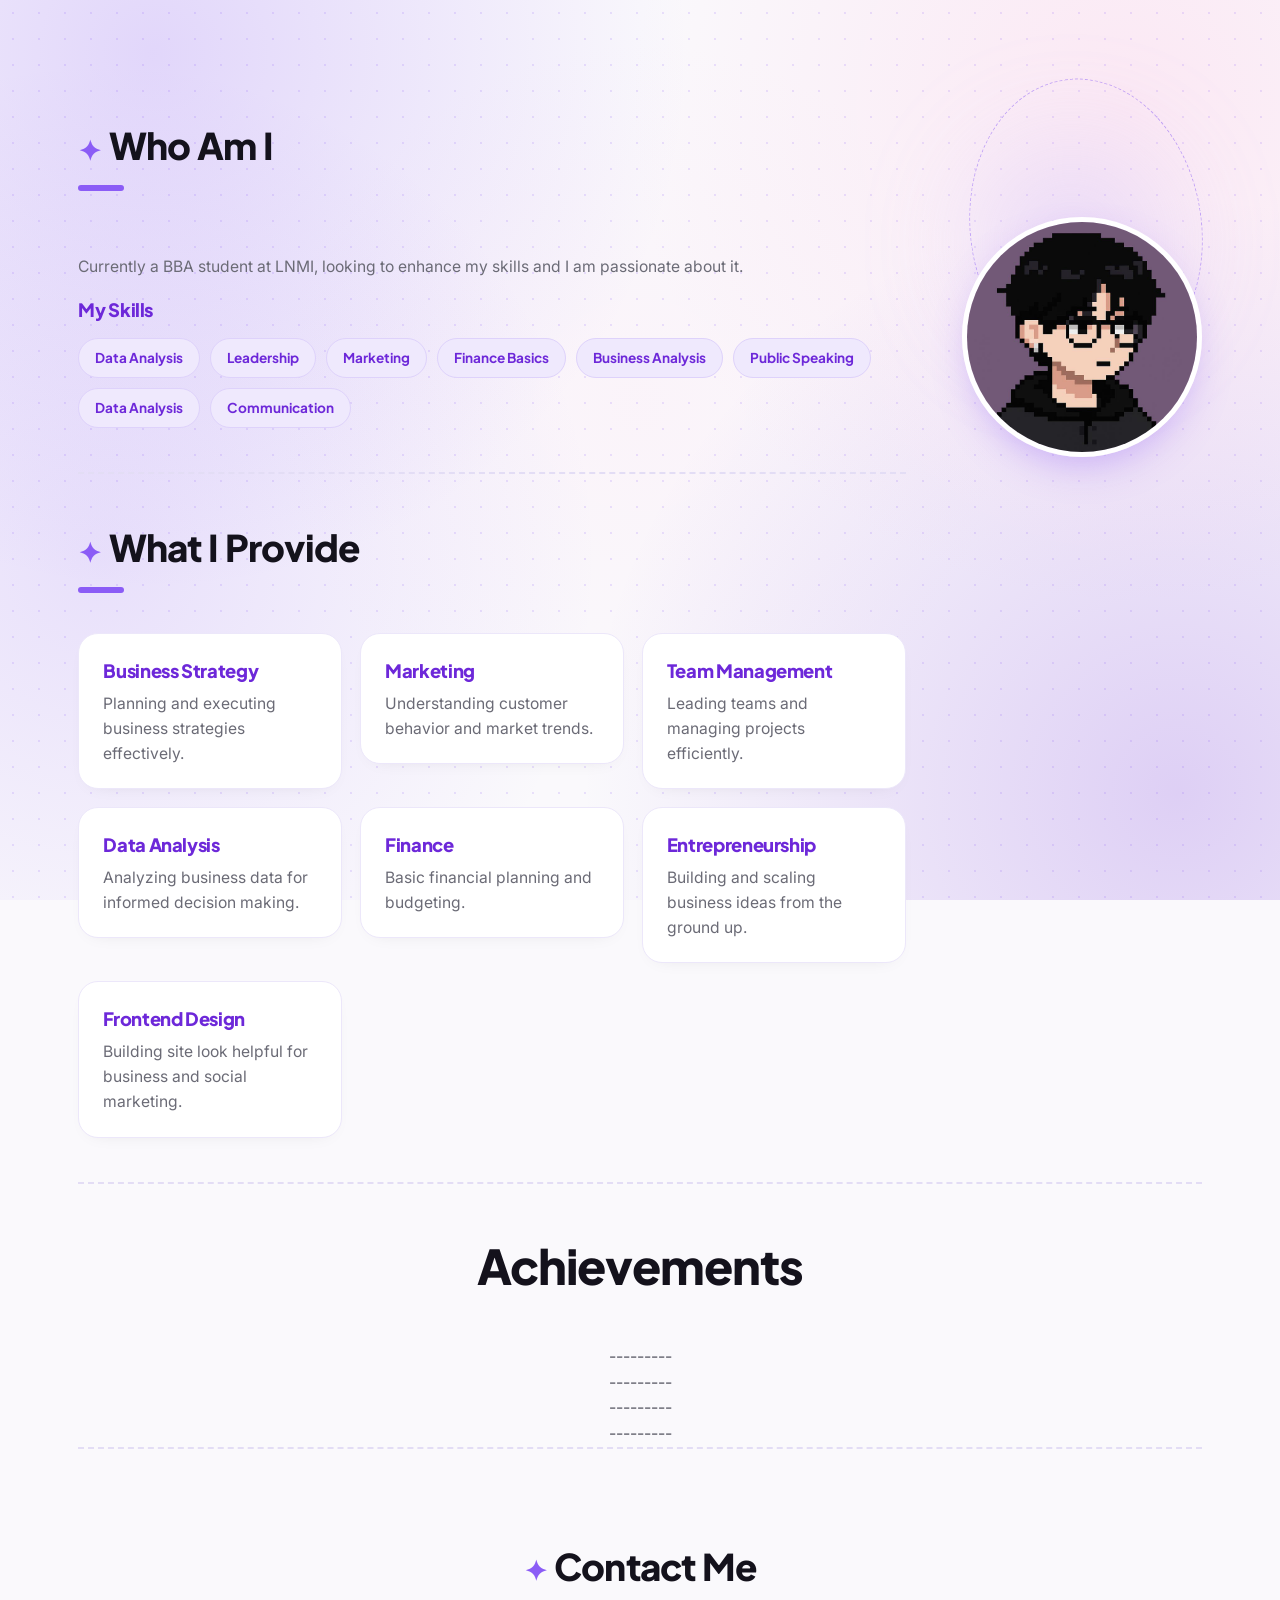
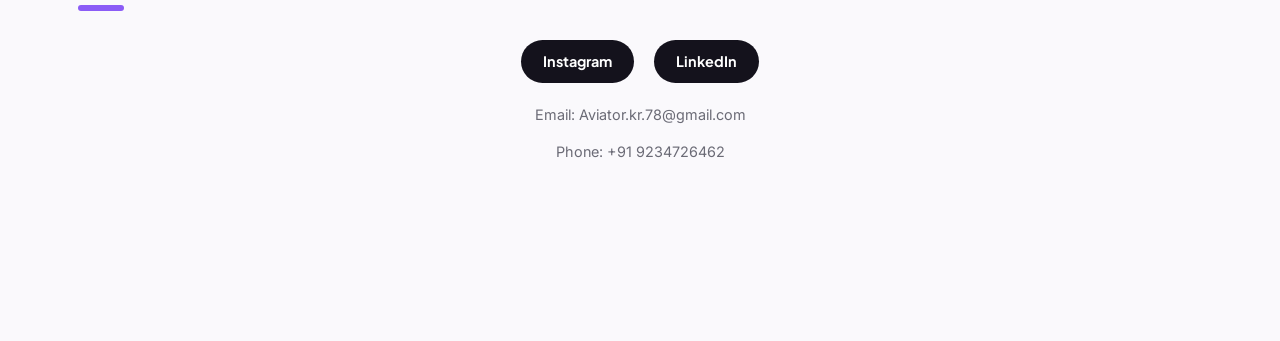
==== index.html @ ddaf2f34 "Rename personal portfolio.html to index.html" ====
<!DOCTYPE html>
<html lang="en">

<head>
  <meta charset="UTF-8">
  <meta name="viewport" content="width=device-width, initial-scale=1.0">
  <title>Karan Kumar | Portfolio</title>
  <link rel="stylesheet" href="STYLE.CSS">
</head>

<body>

  <!-- ABOUT SECTION -->
  <section>
    <h2>Who Am I</h2>
    <img src="Profile Pic.jpg" alt="Karan Kumar" height="240">
    <br>
    <p>
      Currently a BBA student at LNMI, looking to enhance my skills and I am passionate about it.
    </p>
    <h3>My Skills</h3>
    <ul>
      <li>Data Analysis</li>
      <li>Leadership</li>
      <li>Marketing</li>
      <li>Finance Basics</li>
      <li>Business Analysis</li>
      <li>Public Speaking</li>
      <li>Data Analysis</li>
      <li>Communication</li>
    </ul>
  </section>

  <hr>

  <!-- SERVICES SECTION -->
  <section>
    <h2>What I Provide</h2>

    <div>
      <h3>Business Strategy</h3>
      <p>Planning and executing business strategies effectively.</p>
    </div>

    <div>
      <h3>Marketing</h3>
      <p>Understanding customer behavior and market trends.</p>
    </div>

    <div>
      <h3>Team Management</h3>
      <p>Leading teams and managing projects efficiently.</p>
    </div>

    <div>
      <h3>Data Analysis</h3>
      <p>Analyzing business data for informed decision making.</p>
    </div>

    <div>
      <h3>Finance</h3>
      <p>Basic financial planning and budgeting.</p>
    </div>

    <div>
      <h3>Entrepreneurship</h3>
      <p>Building and scaling business ideas from the ground up.</p>
    </div>

    <div>
      <h3>Frontend Design</h3>
      <p>Building site look helpful for business and social marketing.</p>
    </div>
  </section>

  <hr>

  <!-- ACHIEVEMENTS SECTION -->
  <section>
    <h1>Achievements</h1>
    --------- <br>
    --------- <br>
    --------- <br>
    ---------
    <hr>
  </section>

  <!-- CONTACT SECTION -->
  <section>
    <h2>Contact Me</h2>
    <a href="https://www.instagram.com/qrtwyacb/" target="_blank">Instagram</a>
    <a href="#">LinkedIn</a>
    <br>
    <p>Email: Aviator.kr.78@gmail.com</p>
    <p>Phone: +91 9234726462</p>
  </section>

</body>
</html>
---- STYLE.CSS ----
/* =========================================================
   Karan Kumar — Portfolio
   Theme: "Nexora-inspired" — bold violet, chunky type, soft cards
   ========================================================= */

@import url('https://fonts.googleapis.com/css2?family=Plus+Jakarta+Sans:wght@500;700;800&family=Inter:wght@400;500&family=Baloo+2:wght@700&display=swap');

:root {
  --bg: #faf9fc;
  --violet: #8b5cf6;
  --violet-deep: #6d28d9;
  --violet-soft: #efe9fd;
  --ink: #14121c;
  --muted: #6b6b76;
  --white: #ffffff;
  --radius: 20px;
}

* { box-sizing: border-box; }

html {
  scroll-behavior: smooth;
}

body {
  color: var(--ink);
  font-family: 'Inter', system-ui, sans-serif;
  line-height: 1.6;
  max-width: min(1500px, 94vw);
  margin: 0 auto;
  padding: 56px 24px 100px;
  position: relative;

  background-color: var(--bg);
  background-image:
    radial-gradient(rgba(139, 92, 246, 0.16) 1px, transparent 1px),
    radial-gradient(circle at 12% 6%, rgba(139, 92, 246, 0.22), transparent 38%),
    radial-gradient(circle at 88% 12%, rgba(255, 170, 214, 0.22), transparent 36%),
    radial-gradient(circle at 8% 62%, rgba(139, 92, 246, 0.16), transparent 38%),
    radial-gradient(circle at 92% 88%, rgba(109, 40, 217, 0.20), transparent 42%),
    radial-gradient(circle at 50% 45%, rgba(255, 210, 235, 0.14), transparent 45%);
  background-size:
    26px 26px,
    auto, auto, auto, auto, auto;
  background-position:
    0 0,
    0 0, 0 0, 0 0, 0 0, 0 0;
  background-repeat: repeat, no-repeat, no-repeat, no-repeat, no-repeat, no-repeat;
  background-attachment: fixed;
}

/* ---------- Typography ---------- */

h1, h2, h3 {
  font-family: 'Plus Jakarta Sans', sans-serif;
  font-weight: 800;
  letter-spacing: -0.02em;
  color: var(--ink);
  margin-top: 0;
}

h2 {
  font-size: 2rem;
  margin-bottom: 0.6em;
}
h2::after {
  content: "";
  display: block;
  width: 46px;
  height: 6px;
  background: var(--violet);
  border-radius: 999px;
  margin-top: 10px;
}

h3 { font-size: 1.15rem; color: var(--violet-deep); margin-bottom: 0.3em; }

h1 {
  font-size: 2.6rem;
  text-align: center;
}

p { color: var(--muted); font-size: 0.98rem; }

/* ---------- Nav ---------- */

header {
  position: sticky;
  top: 0;
  z-index: 50;
  display: flex;
  align-items: center;
  justify-content: space-between;
  flex-wrap: wrap;
  gap: 12px;
  width: 100vw;
  margin-top: -56px;
  margin-left: calc(50% - 50vw);
  margin-right: calc(50% - 50vw);
  margin-bottom: 20px;
  padding: 16px calc((100vw - min(1500px, 94vw)) / 2 + 24px);
  background: rgba(250, 249, 252, 0.75);
  backdrop-filter: blur(14px);
  -webkit-backdrop-filter: blur(14px);
  border-bottom: 1px solid rgba(139, 92, 246, 0.15);
}

.brand {
  display: flex;
  align-items: center;
  gap: 10px;
  font-family: 'Baloo 2', sans-serif;
  font-weight: 700;
  font-size: 1.25rem;
  letter-spacing: -0.01em;
  color: var(--ink) !important;
  text-decoration: none !important;
  border-bottom: none !important;
}
.brand:hover { transform: none !important; color: var(--violet-deep) !important; }

.brand-mark {
  flex-shrink: 0;
  width: 36px;
  height: 36px;
  border-radius: 11px;
  display: flex;
  align-items: center;
  justify-content: center;
  background: linear-gradient(135deg, var(--violet), var(--violet-deep));
  color: var(--white);
  font-family: 'Plus Jakarta Sans', sans-serif;
  font-weight: 800;
  font-size: 0.78rem;
  letter-spacing: 0.02em;
  box-shadow: 0 6px 14px -6px rgba(109, 40, 217, 0.6);
}

nav {
  display: flex;
  flex-wrap: wrap;
  gap: 4px;
}
nav a {
  font-family: 'Plus Jakarta Sans', sans-serif;
  font-weight: 700;
  font-size: 0.85rem;
  color: var(--ink);
  text-decoration: none;
  border: none;
  padding: 8px 14px;
  border-radius: 999px;
  transition: background 0.18s ease, color 0.18s ease, transform 0.18s ease;
}
nav a:last-child {
  background: var(--ink);
  color: var(--white);
}
nav a:hover {
  background: var(--violet-soft);
  color: var(--violet-deep);
  transform: translateY(-2px) scale(1.05);
}
nav a:last-child:hover {
  background: var(--violet);
  color: var(--white);
}

/* land below the sticky nav, not flush under it */
section { scroll-margin-top: 90px; }

/* ---------- Layout ---------- */

section { padding: 44px 0; }

hr {
  border: none;
  border-top: 2px dashed #e3ddf5;
  margin: 0;
}

/* ---------- About section — decorative backdrop ---------- */

section:first-of-type {
  position: relative;
  overflow: visible;
  isolation: isolate;
}

/* dashed orbit ring behind the photo */
section:first-of-type::before {
  content: "";
  position: absolute;
  z-index: -1;
  width: 230px;
  height: 300px;
  top: 6px;
  left: 50%;
  transform: translateX(-50%) rotate(-8deg);
  border: 1.5px dashed rgba(139, 92, 246, 0.5);
  border-radius: 50%;
}

/* soft glow behind the photo */
section:first-of-type::after {
  content: "";
  position: absolute;
  z-index: -1;
  width: 260px;
  height: 260px;
  top: 40px;
  left: 50%;
  transform: translateX(-50%);
  background: radial-gradient(circle, #c9b8fb, transparent 70%);
  filter: blur(55px);
  opacity: 0.55;
}

/* sparkle accent next to the heading */
h2::before {
  content: "\2726";
  display: inline-block;
  color: var(--violet);
  font-size: 0.75em;
  margin-right: 8px;
  vertical-align: middle;
}

/* ---------- Photo (about) ---------- */

img {
  display: block;
  margin: 18px auto;
  border-radius: 50%;
  border: 5px solid var(--white);
  box-shadow: 0 16px 40px -12px rgba(139, 92, 246, 0.45);
  transition: transform 0.25s ease, box-shadow 0.25s ease;
  position: relative;
}
img:hover {
  transform: scale(1.05) rotate(-2deg);
  box-shadow: 0 20px 48px -10px rgba(139, 92, 246, 0.6);
}

/* ---------- Skills — pill tags ---------- */

ul {
  list-style: none;
  display: flex;
  flex-wrap: wrap;
  gap: 10px;
  padding: 0;
  margin: 14px 0 0;
}
li {
  font-family: 'Plus Jakarta Sans', sans-serif;
  font-weight: 700;
  font-size: 0.85rem;
  color: var(--violet-deep);
  background: var(--violet-soft);
  border: 1px solid #ded2fb;
  border-radius: 999px;
  padding: 8px 16px;
  transition: transform 0.18s ease, background 0.18s ease, color 0.18s ease;
  cursor: pointer;
}
li:hover {
  background: var(--violet);
  color: var(--white);
  transform: translateY(-3px);
}

/* ---------- Services — soft cards ---------- */

section div {
  background: var(--white);
  border: 1px solid #ece7fa;
  border-radius: var(--radius);
  padding: 22px 24px;
  margin-bottom: 16px;
  box-shadow: 0 6px 20px -14px rgba(20, 18, 28, 0.15);
  transition: transform 0.2s ease, box-shadow 0.2s ease, background 0.2s ease;
}
section div:hover {
  transform: translateY(-6px);
  background: var(--violet-soft);
  box-shadow: 0 20px 36px -18px rgba(139, 92, 246, 0.5);
}
section div p { margin: 0; }

/* ---------- Achievements ---------- */

section:has(h1) {
  text-align: center;
  color: var(--muted);
  font-weight: 500;
}

/* ---------- Contact — pill buttons ---------- */

section:last-of-type {
  text-align: center;
}
section:last-of-type a {
  display: inline-block;
  font-family: 'Plus Jakarta Sans', sans-serif;
  font-weight: 700;
  font-size: 0.9rem;
  color: var(--white);
  background: var(--ink);
  text-decoration: none;
  border-radius: 999px;
  padding: 10px 22px;
  margin: 6px 8px;
  transition: transform 0.18s ease, background 0.18s ease;
}
section:last-of-type a:hover {
  background: var(--violet);
  transform: translateY(-3px) scale(1.04);
}
section:last-of-type p {
  font-size: 0.9rem;
  margin-top: 14px;
}

/* ---------- Responsive ---------- */

/* Small phones — tighten what the base (mobile-first) styles already set */
@media (max-width: 480px) {
  body { padding: 36px 16px 72px; }
  header { margin-top: -36px; }
  nav { gap: 2px; }
  nav a { padding: 6px 10px; font-size: 0.78rem; }
  h1 { font-size: 2rem; }
  h2 { font-size: 1.6rem; }
  section:first-of-type::before { width: 190px; height: 250px; }
  section:first-of-type::after { width: 210px; height: 210px; }
}

/* Tablets and up — give the layout room to breathe */
@media (min-width: 700px) {
  body {
    padding: 72px 40px 120px;
  }

  header { margin-top: -72px; }

  h1 { font-size: 3rem; }
  h2 { font-size: 2.3rem; }

  /* Photo floats beside the text instead of stacking above it */
  section:first-of-type img {
    float: right;
    margin: 4px 0 20px 40px;
  }
  section:first-of-type h3,
  section:first-of-type ul { clear: none; }

  /* Reposition the orbit ring + glow to sit behind the floated photo */
  section:first-of-type::before {
    left: auto;
    right: 0;
    transform: rotate(-8deg);
  }
  section:first-of-type::after {
    left: auto;
    right: 0;
    transform: none;
  }

  /* Service cards become a real grid instead of a stacked list */
  section:nth-of-type(2) {
    display: grid;
    grid-template-columns: repeat(2, 1fr);
    gap: 18px;
    align-items: start;
  }
  section:nth-of-type(2) h2 { grid-column: 1 / -1; }
  section:nth-of-type(2) div { margin-bottom: 0; }
}

/* Desktop — three-column services, wider canvas */
@media (min-width: 1024px) {
  section:nth-of-type(2) {
    grid-template-columns: repeat(3, 1fr);
  }

  section:first-of-type img { margin-left: 56px; }
}

/* Ultra-wide — four-column services */
@media (min-width: 1500px) {
  section:nth-of-type(2) {
    grid-template-columns: repeat(4, 1fr);
  }
}
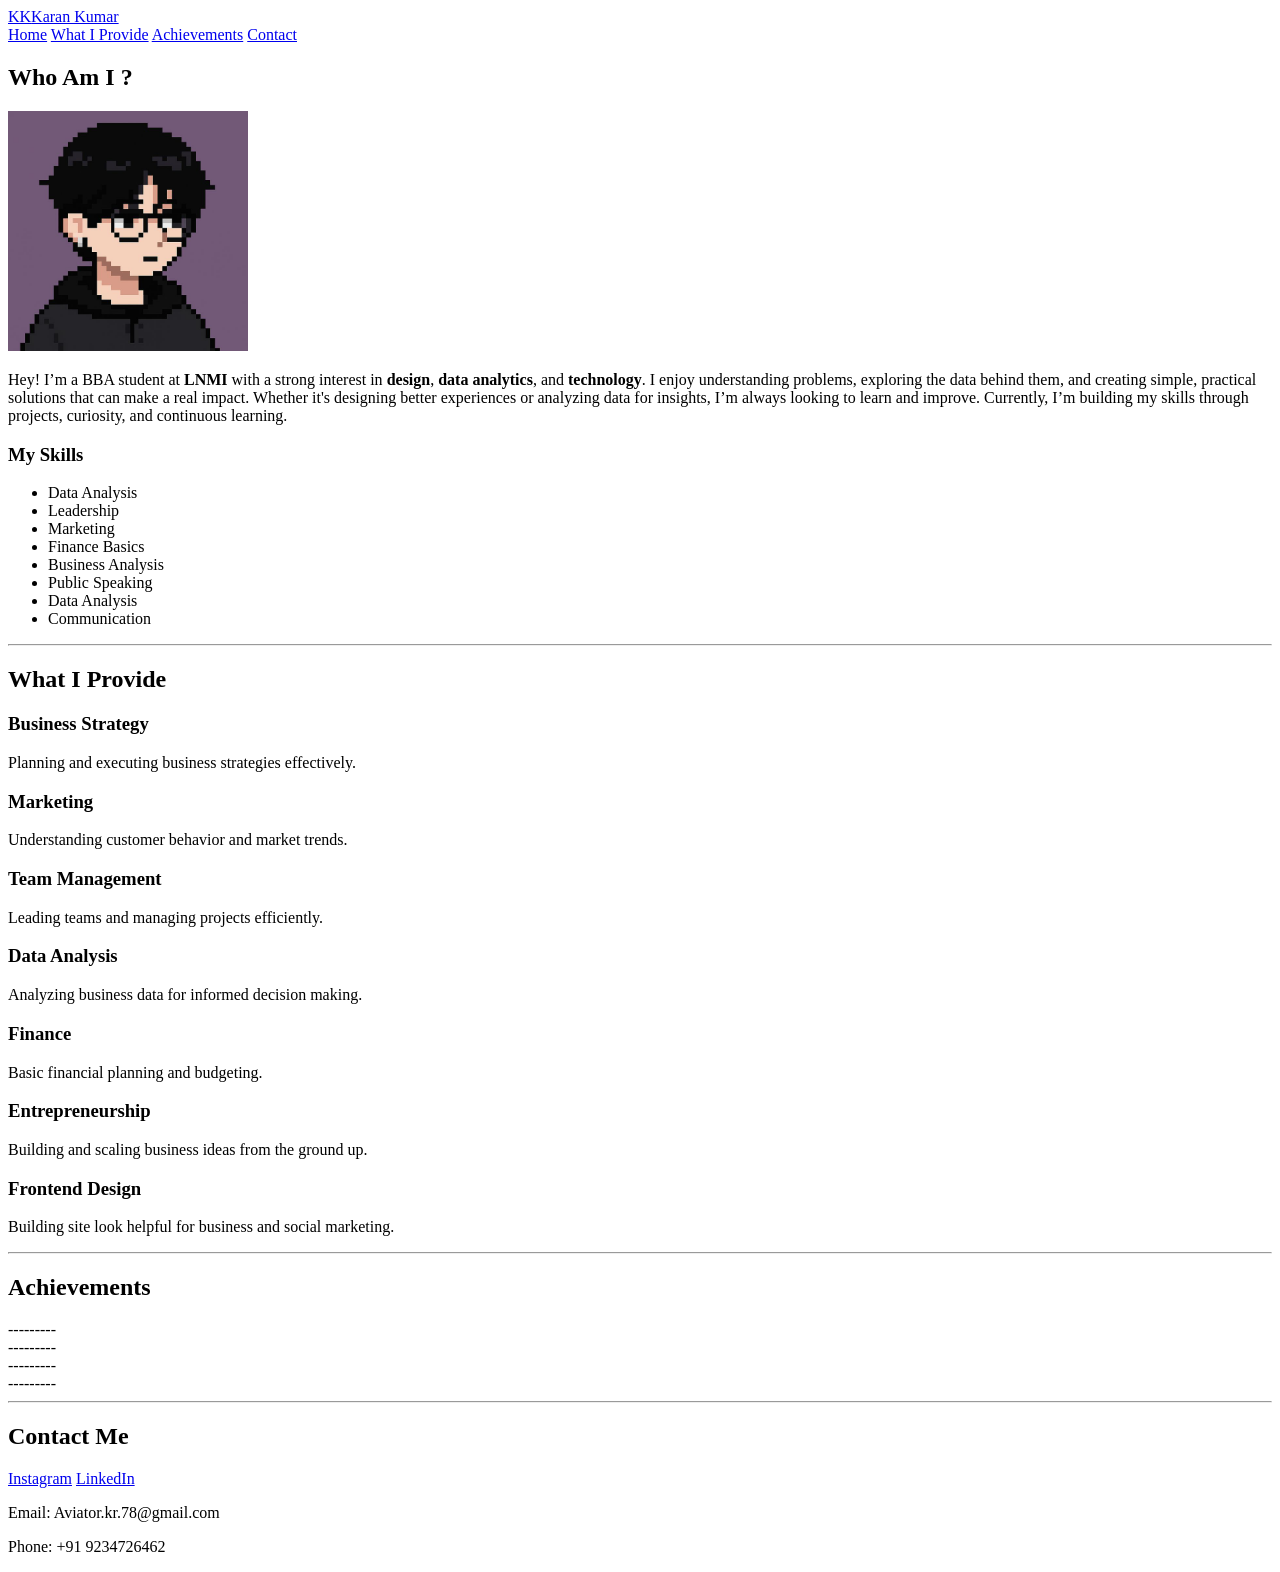
==== commit 0daf87c6: "Update index.html" ====
--- a/index.html
+++ b/index.html
@@ -5,18 +5,32 @@
   <meta charset="UTF-8">
   <meta name="viewport" content="width=device-width, initial-scale=1.0">
   <title>Karan Kumar | Portfolio</title>
-  <link rel="stylesheet" href="STYLE.CSS">
+  <link rel="stylesheet" href="style.css">
 </head>
 
 <body>
 
+  <!-- NAV -->
+  <header>
+    <a href="#about" class="brand"><span class="brand-mark">KK</span>Karan Kumar</a>
+    <nav>
+      <a href="#about">Home</a>
+      <a href="#services">What I Provide</a>
+      <a href="#achievements">Achievements</a>
+      <a href="#contact">Contact</a>
+    </nav>
+  </header>
+
   <!-- ABOUT SECTION -->
-  <section>
-    <h2>Who Am I</h2>
+  <section id="about">
+    <h2>Who Am I ?</h2>
     <img src="Profile Pic.jpg" alt="Karan Kumar" height="240">
     <br>
     <p>
-      Currently a BBA student at LNMI, looking to enhance my skills and I am passionate about it.
+      Hey! I’m a BBA student at <strong>LNMI</strong> with a strong interest in <strong>design</strong>, <strong>data analytics</strong>, and <strong>technology</strong>. I enjoy understanding problems,
+      exploring the data behind them, and creating simple, practical solutions that can make a real impact. Whether it's designing better experiences or
+      analyzing data for insights, I’m always looking to learn and improve.
+      Currently, I’m building my skills through projects, curiosity, and continuous learning.
     </p>
     <h3>My Skills</h3>
     <ul>
@@ -34,7 +48,7 @@
   <hr>
 
   <!-- SERVICES SECTION -->
-  <section>
+  <section id="services">
     <h2>What I Provide</h2>
 
     <div>
@@ -76,7 +90,7 @@
   <hr>
 
   <!-- ACHIEVEMENTS SECTION -->
-  <section>
+  <section id="achievements">
     <h1>Achievements</h1>
     --------- <br>
     --------- <br>
@@ -86,7 +100,7 @@
   </section>
 
   <!-- CONTACT SECTION -->
-  <section>
+  <section id="contact">
     <h2>Contact Me</h2>
     <a href="https://www.instagram.com/qrtwyacb/" target="_blank">Instagram</a>
     <a href="#">LinkedIn</a>
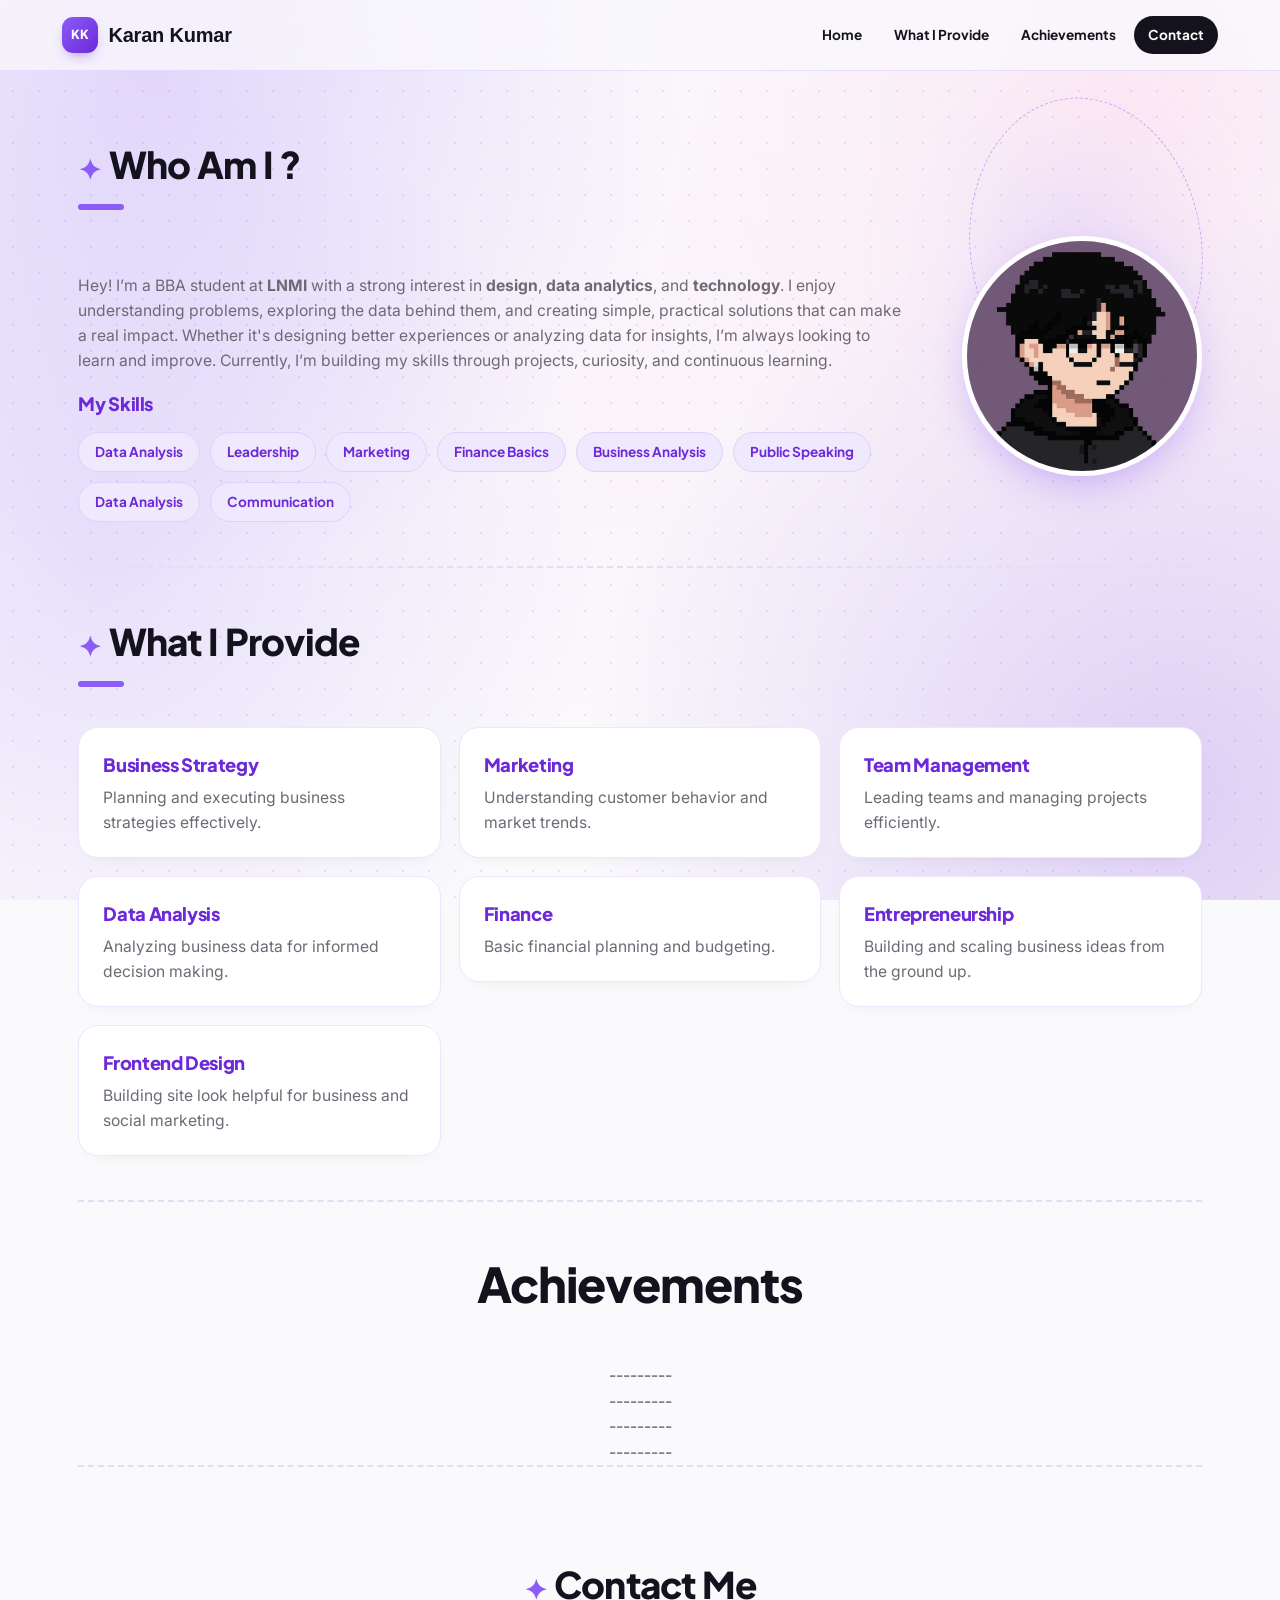
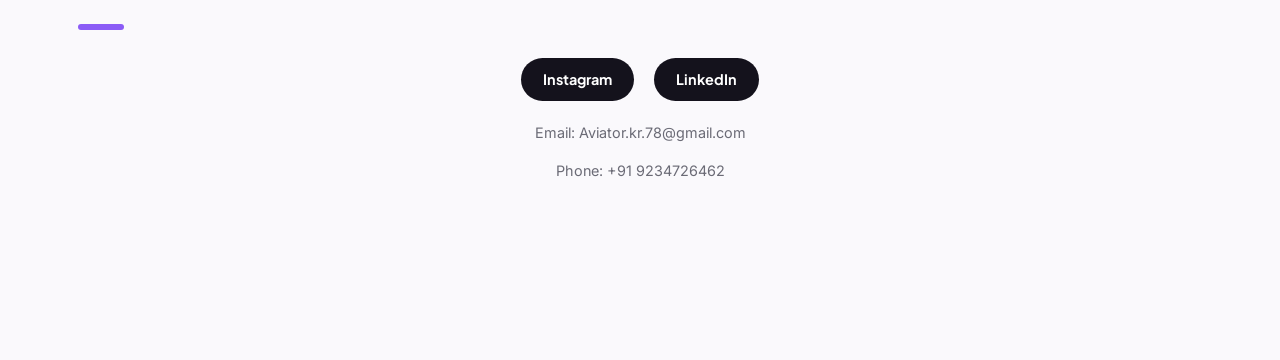
==== commit a25d2202: "Fix HTML formatting and update stylesheet reference" ====
--- a/index.html
+++ b/index.html
@@ -5,7 +5,7 @@
   <meta charset="UTF-8">
   <meta name="viewport" content="width=device-width, initial-scale=1.0">
   <title>Karan Kumar | Portfolio</title>
-  <link rel="stylesheet" href="style.css">
+  <link rel="stylesheet" href="STYLE.CSS">
 </head>
 
 <body>
--- a/STYLE.CSS
+++ b/STYLE.CSS
@@ -0,0 +1,396 @@
+/* =========================================================
+   Karan Kumar — Portfolio
+   Theme: "Nexora-inspired" — bold violet, chunky type, soft cards
+   ========================================================= */
+
+@import url('https://fonts.googleapis.com/css2?family=Plus+Jakarta+Sans:wght@500;700;800&family=Inter:wght@400;500&family=Baloo+2:wght@700&display=swap');
+
+:root {
+  --bg: #faf9fc;
+  --violet: #8b5cf6;
+  --violet-deep: #6d28d9;
+  --violet-soft: #efe9fd;
+  --ink: #14121c;
+  --muted: #6b6b76;
+  --white: #ffffff;
+  --radius: 20px;
+}
+
+* { box-sizing: border-box; }
+
+html {
+  scroll-behavior: smooth;
+}
+
+body {
+  color: var(--ink);
+  font-family: 'Inter', system-ui, sans-serif;
+  line-height: 1.6;
+  max-width: min(1500px, 94vw);
+  margin: 0 auto;
+  padding: 56px 24px 100px;
+  position: relative;
+
+  background-color: var(--bg);
+  background-image:
+    radial-gradient(rgba(139, 92, 246, 0.16) 1px, transparent 1px),
+    radial-gradient(circle at 12% 6%, rgba(139, 92, 246, 0.22), transparent 38%),
+    radial-gradient(circle at 88% 12%, rgba(255, 170, 214, 0.22), transparent 36%),
+    radial-gradient(circle at 8% 62%, rgba(139, 92, 246, 0.16), transparent 38%),
+    radial-gradient(circle at 92% 88%, rgba(109, 40, 217, 0.20), transparent 42%),
+    radial-gradient(circle at 50% 45%, rgba(255, 210, 235, 0.14), transparent 45%);
+  background-size:
+    26px 26px,
+    auto, auto, auto, auto, auto;
+  background-position:
+    0 0,
+    0 0, 0 0, 0 0, 0 0, 0 0;
+  background-repeat: repeat, no-repeat, no-repeat, no-repeat, no-repeat, no-repeat;
+  background-attachment: fixed;
+}
+
+/* ---------- Typography ---------- */
+
+h1, h2, h3 {
+  font-family: 'Plus Jakarta Sans', sans-serif;
+  font-weight: 800;
+  letter-spacing: -0.02em;
+  color: var(--ink);
+  margin-top: 0;
+}
+
+h2 {
+  font-size: 2rem;
+  margin-bottom: 0.6em;
+}
+h2::after {
+  content: "";
+  display: block;
+  width: 46px;
+  height: 6px;
+  background: var(--violet);
+  border-radius: 999px;
+  margin-top: 10px;
+}
+
+h3 { font-size: 1.15rem; color: var(--violet-deep); margin-bottom: 0.3em; }
+
+h1 {
+  font-size: 2.6rem;
+  text-align: center;
+}
+
+p { color: var(--muted); font-size: 0.98rem; }
+
+/* ---------- Nav ---------- */
+
+header {
+  position: sticky;
+  top: 0;
+  z-index: 50;
+  display: flex;
+  align-items: center;
+  justify-content: space-between;
+  flex-wrap: wrap;
+  gap: 12px;
+  width: 100vw;
+  margin-top: -56px;
+  margin-left: calc(50% - 50vw);
+  margin-right: calc(50% - 50vw);
+  margin-bottom: 20px;
+  padding: 16px calc((100vw - min(1500px, 94vw)) / 2 + 24px);
+  background: rgba(250, 249, 252, 0.75);
+  backdrop-filter: blur(14px);
+  -webkit-backdrop-filter: blur(14px);
+  border-bottom: 1px solid rgba(139, 92, 246, 0.15);
+}
+
+.brand {
+  display: flex;
+  align-items: center;
+  gap: 10px;
+  font-family: 'Baloo 2', sans-serif;
+  font-weight: 700;
+  font-size: 1.25rem;
+  letter-spacing: -0.01em;
+  color: var(--ink) !important;
+  text-decoration: none !important;
+  border-bottom: none !important;
+}
+.brand:hover { transform: none !important; color: var(--violet-deep) !important; }
+
+.brand-mark {
+  flex-shrink: 0;
+  width: 36px;
+  height: 36px;
+  border-radius: 11px;
+  display: flex;
+  align-items: center;
+  justify-content: center;
+  background: linear-gradient(135deg, var(--violet), var(--violet-deep));
+  color: var(--white);
+  font-family: 'Plus Jakarta Sans', sans-serif;
+  font-weight: 800;
+  font-size: 0.78rem;
+  letter-spacing: 0.02em;
+  box-shadow: 0 6px 14px -6px rgba(109, 40, 217, 0.6);
+}
+
+nav {
+  display: flex;
+  flex-wrap: wrap;
+  gap: 4px;
+}
+nav a {
+  font-family: 'Plus Jakarta Sans', sans-serif;
+  font-weight: 700;
+  font-size: 0.85rem;
+  color: var(--ink);
+  text-decoration: none;
+  border: none;
+  padding: 8px 14px;
+  border-radius: 999px;
+  transition: background 0.18s ease, color 0.18s ease, transform 0.18s ease;
+}
+nav a:last-child {
+  background: var(--ink);
+  color: var(--white);
+}
+nav a:hover {
+  background: var(--violet-soft);
+  color: var(--violet-deep);
+  transform: translateY(-2px) scale(1.05);
+}
+nav a:last-child:hover {
+  background: var(--violet);
+  color: var(--white);
+}
+
+/* land below the sticky nav, not flush under it */
+section { scroll-margin-top: 90px; }
+
+/* ---------- Layout ---------- */
+
+section { padding: 44px 0; }
+
+hr {
+  border: none;
+  border-top: 2px dashed #e3ddf5;
+  margin: 0;
+}
+
+/* ---------- About section — decorative backdrop ---------- */
+
+section:first-of-type {
+  position: relative;
+  overflow: visible;
+  isolation: isolate;
+}
+
+/* dashed orbit ring behind the photo */
+section:first-of-type::before {
+  content: "";
+  position: absolute;
+  z-index: -1;
+  width: 230px;
+  height: 300px;
+  top: 6px;
+  left: 50%;
+  transform: translateX(-50%) rotate(-8deg);
+  border: 1.5px dashed rgba(139, 92, 246, 0.5);
+  border-radius: 50%;
+}
+
+/* soft glow behind the photo */
+section:first-of-type::after {
+  content: "";
+  position: absolute;
+  z-index: -1;
+  width: 260px;
+  height: 260px;
+  top: 40px;
+  left: 50%;
+  transform: translateX(-50%);
+  background: radial-gradient(circle, #c9b8fb, transparent 70%);
+  filter: blur(55px);
+  opacity: 0.55;
+}
+
+/* sparkle accent next to the heading */
+h2::before {
+  content: "\2726";
+  display: inline-block;
+  color: var(--violet);
+  font-size: 0.75em;
+  margin-right: 8px;
+  vertical-align: middle;
+}
+
+/* ---------- Photo (about) ---------- */
+
+img {
+  display: block;
+  margin: 18px auto;
+  border-radius: 50%;
+  border: 5px solid var(--white);
+  box-shadow: 0 16px 40px -12px rgba(139, 92, 246, 0.45);
+  transition: transform 0.25s ease, box-shadow 0.25s ease;
+  position: relative;
+}
+img:hover {
+  transform: scale(1.05) rotate(-2deg);
+  box-shadow: 0 20px 48px -10px rgba(139, 92, 246, 0.6);
+}
+
+/* ---------- Skills — pill tags ---------- */
+
+ul {
+  list-style: none;
+  display: flex;
+  flex-wrap: wrap;
+  gap: 10px;
+  padding: 0;
+  margin: 14px 0 0;
+}
+li {
+  font-family: 'Plus Jakarta Sans', sans-serif;
+  font-weight: 700;
+  font-size: 0.85rem;
+  color: var(--violet-deep);
+  background: var(--violet-soft);
+  border: 1px solid #ded2fb;
+  border-radius: 999px;
+  padding: 8px 16px;
+  transition: transform 0.18s ease, background 0.18s ease, color 0.18s ease;
+  cursor: pointer;
+}
+li:hover {
+  background: var(--violet);
+  color: var(--white);
+  transform: translateY(-3px);
+}
+
+/* ---------- Services — soft cards ---------- */
+
+section div {
+  background: var(--white);
+  border: 1px solid #ece7fa;
+  border-radius: var(--radius);
+  padding: 22px 24px;
+  margin-bottom: 16px;
+  box-shadow: 0 6px 20px -14px rgba(20, 18, 28, 0.15);
+  transition: transform 0.2s ease, box-shadow 0.2s ease, background 0.2s ease;
+}
+section div:hover {
+  transform: translateY(-6px);
+  background: var(--violet-soft);
+  box-shadow: 0 20px 36px -18px rgba(139, 92, 246, 0.5);
+}
+section div p { margin: 0; }
+
+/* ---------- Achievements ---------- */
+
+section:has(h1) {
+  text-align: center;
+  color: var(--muted);
+  font-weight: 500;
+}
+
+/* ---------- Contact — pill buttons ---------- */
+
+section:last-of-type {
+  text-align: center;
+}
+section:last-of-type a {
+  display: inline-block;
+  font-family: 'Plus Jakarta Sans', sans-serif;
+  font-weight: 700;
+  font-size: 0.9rem;
+  color: var(--white);
+  background: var(--ink);
+  text-decoration: none;
+  border-radius: 999px;
+  padding: 10px 22px;
+  margin: 6px 8px;
+  transition: transform 0.18s ease, background 0.18s ease;
+}
+section:last-of-type a:hover {
+  background: var(--violet);
+  transform: translateY(-3px) scale(1.04);
+}
+section:last-of-type p {
+  font-size: 0.9rem;
+  margin-top: 14px;
+}
+
+/* ---------- Responsive ---------- */
+
+/* Small phones — tighten what the base (mobile-first) styles already set */
+@media (max-width: 480px) {
+  body { padding: 36px 16px 72px; }
+  header { margin-top: -36px; }
+  nav { gap: 2px; }
+  nav a { padding: 6px 10px; font-size: 0.78rem; }
+  h1 { font-size: 2rem; }
+  h2 { font-size: 1.6rem; }
+  section:first-of-type::before { width: 190px; height: 250px; }
+  section:first-of-type::after { width: 210px; height: 210px; }
+}
+
+/* Tablets and up — give the layout room to breathe */
+@media (min-width: 700px) {
+  body {
+    padding: 72px 40px 120px;
+  }
+
+  header { margin-top: -72px; }
+
+  h1 { font-size: 3rem; }
+  h2 { font-size: 2.3rem; }
+
+  /* Photo floats beside the text instead of stacking above it */
+  section:first-of-type img {
+    float: right;
+    margin: 4px 0 20px 40px;
+  }
+  section:first-of-type h3,
+  section:first-of-type ul { clear: none; }
+
+  /* Reposition the orbit ring + glow to sit behind the floated photo */
+  section:first-of-type::before {
+    left: auto;
+    right: 0;
+    transform: rotate(-8deg);
+  }
+  section:first-of-type::after {
+    left: auto;
+    right: 0;
+    transform: none;
+  }
+
+  /* Service cards become a real grid instead of a stacked list */
+  section:nth-of-type(2) {
+    display: grid;
+    grid-template-columns: repeat(2, 1fr);
+    gap: 18px;
+    align-items: start;
+  }
+  section:nth-of-type(2) h2 { grid-column: 1 / -1; }
+  section:nth-of-type(2) div { margin-bottom: 0; }
+}
+
+/* Desktop — three-column services, wider canvas */
+@media (min-width: 1024px) {
+  section:nth-of-type(2) {
+    grid-template-columns: repeat(3, 1fr);
+  }
+
+  section:first-of-type img { margin-left: 56px; }
+}
+
+/* Ultra-wide — four-column services */
+@media (min-width: 1500px) {
+  section:nth-of-type(2) {
+    grid-template-columns: repeat(4, 1fr);
+  }
+}
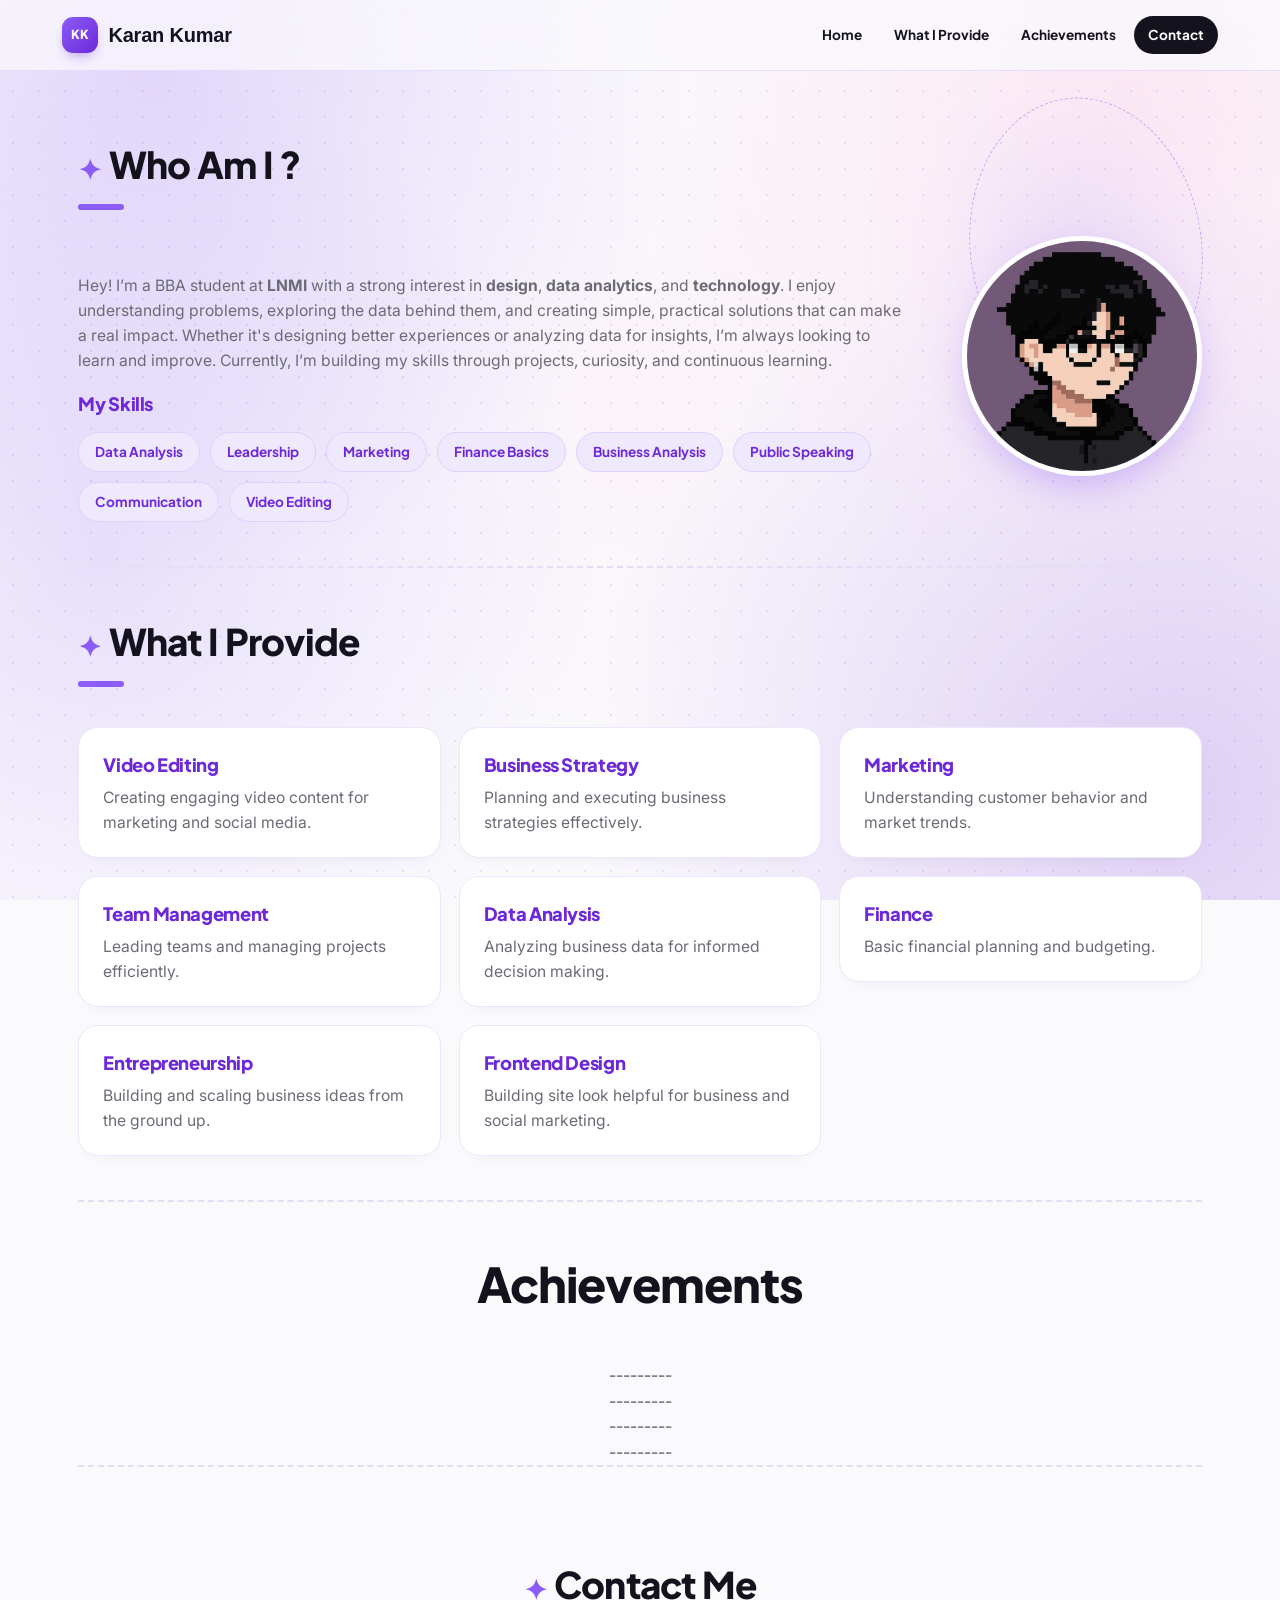
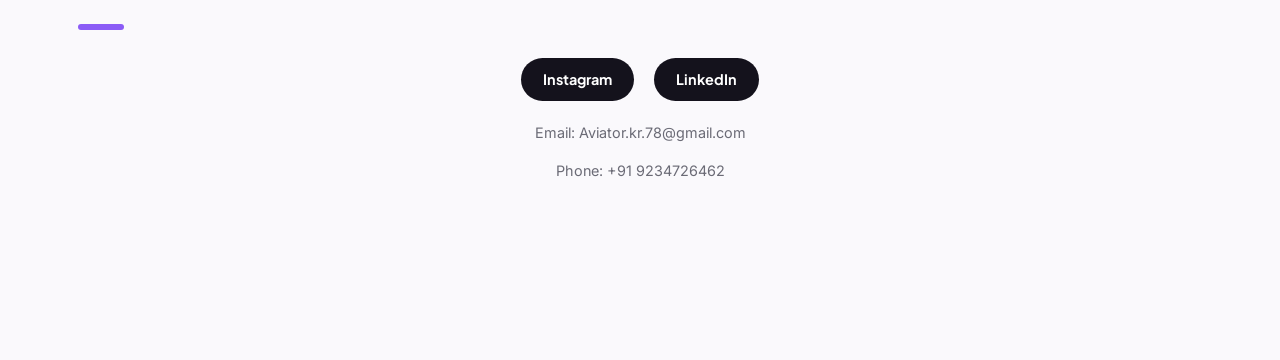
==== commit 97f9ff63: "Add video editing skill and service to portfolio Updated the portfolio website to include video edit" ====
--- a/index.html
+++ b/index.html
@@ -5,7 +5,7 @@
   <meta charset="UTF-8">
   <meta name="viewport" content="width=device-width, initial-scale=1.0">
   <title>Karan Kumar | Portfolio</title>
-  <link rel="stylesheet" href="STYLE.CSS">
+  <link rel="stylesheet" href="style.css">
 </head>
 
 <body>
@@ -40,8 +40,8 @@
       <li>Finance Basics</li>
       <li>Business Analysis</li>
       <li>Public Speaking</li>
-      <li>Data Analysis</li>
       <li>Communication</li>
+      <li>Video Editing</li>
     </ul>
   </section>
 
@@ -50,6 +50,11 @@
   <!-- SERVICES SECTION -->
   <section id="services">
     <h2>What I Provide</h2>
+
+    <div>
+      <h3>Video Editing</h3>
+      <p>Creating engaging video content for marketing and social media.</p>
+    </div>
 
     <div>
       <h3>Business Strategy</h3>
--- a/style.css
+++ b/style.css
@@ -0,0 +1,396 @@
+/* =========================================================
+   Karan Kumar — Portfolio
+   Theme: "Nexora-inspired" — bold violet, chunky type, soft cards
+   ========================================================= */
+
+@import url('https://fonts.googleapis.com/css2?family=Plus+Jakarta+Sans:wght@500;700;800&family=Inter:wght@400;500&family=Baloo+2:wght@700&display=swap');
+
+:root {
+  --bg: #faf9fc;
+  --violet: #8b5cf6;
+  --violet-deep: #6d28d9;
+  --violet-soft: #efe9fd;
+  --ink: #14121c;
+  --muted: #6b6b76;
+  --white: #ffffff;
+  --radius: 20px;
+}
+
+* { box-sizing: border-box; }
+
+html {
+  scroll-behavior: smooth;
+}
+
+body {
+  color: var(--ink);
+  font-family: 'Inter', system-ui, sans-serif;
+  line-height: 1.6;
+  max-width: min(1500px, 94vw);
+  margin: 0 auto;
+  padding: 56px 24px 100px;
+  position: relative;
+
+  background-color: var(--bg);
+  background-image:
+    radial-gradient(rgba(139, 92, 246, 0.16) 1px, transparent 1px),
+    radial-gradient(circle at 12% 6%, rgba(139, 92, 246, 0.22), transparent 38%),
+    radial-gradient(circle at 88% 12%, rgba(255, 170, 214, 0.22), transparent 36%),
+    radial-gradient(circle at 8% 62%, rgba(139, 92, 246, 0.16), transparent 38%),
+    radial-gradient(circle at 92% 88%, rgba(109, 40, 217, 0.20), transparent 42%),
+    radial-gradient(circle at 50% 45%, rgba(255, 210, 235, 0.14), transparent 45%);
+  background-size:
+    26px 26px,
+    auto, auto, auto, auto, auto;
+  background-position:
+    0 0,
+    0 0, 0 0, 0 0, 0 0, 0 0;
+  background-repeat: repeat, no-repeat, no-repeat, no-repeat, no-repeat, no-repeat;
+  background-attachment: fixed;
+}
+
+/* ---------- Typography ---------- */
+
+h1, h2, h3 {
+  font-family: 'Plus Jakarta Sans', sans-serif;
+  font-weight: 800;
+  letter-spacing: -0.02em;
+  color: var(--ink);
+  margin-top: 0;
+}
+
+h2 {
+  font-size: 2rem;
+  margin-bottom: 0.6em;
+}
+h2::after {
+  content: "";
+  display: block;
+  width: 46px;
+  height: 6px;
+  background: var(--violet);
+  border-radius: 999px;
+  margin-top: 10px;
+}
+
+h3 { font-size: 1.15rem; color: var(--violet-deep); margin-bottom: 0.3em; }
+
+h1 {
+  font-size: 2.6rem;
+  text-align: center;
+}
+
+p { color: var(--muted); font-size: 0.98rem; }
+
+/* ---------- Nav ---------- */
+
+header {
+  position: sticky;
+  top: 0;
+  z-index: 50;
+  display: flex;
+  align-items: center;
+  justify-content: space-between;
+  flex-wrap: wrap;
+  gap: 12px;
+  width: 100vw;
+  margin-top: -56px;
+  margin-left: calc(50% - 50vw);
+  margin-right: calc(50% - 50vw);
+  margin-bottom: 20px;
+  padding: 16px calc((100vw - min(1500px, 94vw)) / 2 + 24px);
+  background: rgba(250, 249, 252, 0.75);
+  backdrop-filter: blur(14px);
+  -webkit-backdrop-filter: blur(14px);
+  border-bottom: 1px solid rgba(139, 92, 246, 0.15);
+}
+
+.brand {
+  display: flex;
+  align-items: center;
+  gap: 10px;
+  font-family: 'Baloo 2', sans-serif;
+  font-weight: 700;
+  font-size: 1.25rem;
+  letter-spacing: -0.01em;
+  color: var(--ink) !important;
+  text-decoration: none !important;
+  border-bottom: none !important;
+}
+.brand:hover { transform: none !important; color: var(--violet-deep) !important; }
+
+.brand-mark {
+  flex-shrink: 0;
+  width: 36px;
+  height: 36px;
+  border-radius: 11px;
+  display: flex;
+  align-items: center;
+  justify-content: center;
+  background: linear-gradient(135deg, var(--violet), var(--violet-deep));
+  color: var(--white);
+  font-family: 'Plus Jakarta Sans', sans-serif;
+  font-weight: 800;
+  font-size: 0.78rem;
+  letter-spacing: 0.02em;
+  box-shadow: 0 6px 14px -6px rgba(109, 40, 217, 0.6);
+}
+
+nav {
+  display: flex;
+  flex-wrap: wrap;
+  gap: 4px;
+}
+nav a {
+  font-family: 'Plus Jakarta Sans', sans-serif;
+  font-weight: 700;
+  font-size: 0.85rem;
+  color: var(--ink);
+  text-decoration: none;
+  border: none;
+  padding: 8px 14px;
+  border-radius: 999px;
+  transition: background 0.18s ease, color 0.18s ease, transform 0.18s ease;
+}
+nav a:last-child {
+  background: var(--ink);
+  color: var(--white);
+}
+nav a:hover {
+  background: var(--violet-soft);
+  color: var(--violet-deep);
+  transform: translateY(-2px) scale(1.05);
+}
+nav a:last-child:hover {
+  background: var(--violet);
+  color: var(--white);
+}
+
+/* land below the sticky nav, not flush under it */
+section { scroll-margin-top: 90px; }
+
+/* ---------- Layout ---------- */
+
+section { padding: 44px 0; }
+
+hr {
+  border: none;
+  border-top: 2px dashed #e3ddf5;
+  margin: 0;
+}
+
+/* ---------- About section — decorative backdrop ---------- */
+
+section:first-of-type {
+  position: relative;
+  overflow: visible;
+  isolation: isolate;
+}
+
+/* dashed orbit ring behind the photo */
+section:first-of-type::before {
+  content: "";
+  position: absolute;
+  z-index: -1;
+  width: 230px;
+  height: 300px;
+  top: 6px;
+  left: 50%;
+  transform: translateX(-50%) rotate(-8deg);
+  border: 1.5px dashed rgba(139, 92, 246, 0.5);
+  border-radius: 50%;
+}
+
+/* soft glow behind the photo */
+section:first-of-type::after {
+  content: "";
+  position: absolute;
+  z-index: -1;
+  width: 260px;
+  height: 260px;
+  top: 40px;
+  left: 50%;
+  transform: translateX(-50%);
+  background: radial-gradient(circle, #c9b8fb, transparent 70%);
+  filter: blur(55px);
+  opacity: 0.55;
+}
+
+/* sparkle accent next to the heading */
+h2::before {
+  content: "\2726";
+  display: inline-block;
+  color: var(--violet);
+  font-size: 0.75em;
+  margin-right: 8px;
+  vertical-align: middle;
+}
+
+/* ---------- Photo (about) ---------- */
+
+img {
+  display: block;
+  margin: 18px auto;
+  border-radius: 50%;
+  border: 5px solid var(--white);
+  box-shadow: 0 16px 40px -12px rgba(139, 92, 246, 0.45);
+  transition: transform 0.25s ease, box-shadow 0.25s ease;
+  position: relative;
+}
+img:hover {
+  transform: scale(1.05) rotate(-2deg);
+  box-shadow: 0 20px 48px -10px rgba(139, 92, 246, 0.6);
+}
+
+/* ---------- Skills — pill tags ---------- */
+
+ul {
+  list-style: none;
+  display: flex;
+  flex-wrap: wrap;
+  gap: 10px;
+  padding: 0;
+  margin: 14px 0 0;
+}
+li {
+  font-family: 'Plus Jakarta Sans', sans-serif;
+  font-weight: 700;
+  font-size: 0.85rem;
+  color: var(--violet-deep);
+  background: var(--violet-soft);
+  border: 1px solid #ded2fb;
+  border-radius: 999px;
+  padding: 8px 16px;
+  transition: transform 0.18s ease, background 0.18s ease, color 0.18s ease;
+  cursor: pointer;
+}
+li:hover {
+  background: var(--violet);
+  color: var(--white);
+  transform: translateY(-3px);
+}
+
+/* ---------- Services — soft cards ---------- */
+
+section div {
+  background: var(--white);
+  border: 1px solid #ece7fa;
+  border-radius: var(--radius);
+  padding: 22px 24px;
+  margin-bottom: 16px;
+  box-shadow: 0 6px 20px -14px rgba(20, 18, 28, 0.15);
+  transition: transform 0.2s ease, box-shadow 0.2s ease, background 0.2s ease;
+}
+section div:hover {
+  transform: translateY(-6px);
+  background: var(--violet-soft);
+  box-shadow: 0 20px 36px -18px rgba(139, 92, 246, 0.5);
+}
+section div p { margin: 0; }
+
+/* ---------- Achievements ---------- */
+
+section:has(h1) {
+  text-align: center;
+  color: var(--muted);
+  font-weight: 500;
+}
+
+/* ---------- Contact — pill buttons ---------- */
+
+section:last-of-type {
+  text-align: center;
+}
+section:last-of-type a {
+  display: inline-block;
+  font-family: 'Plus Jakarta Sans', sans-serif;
+  font-weight: 700;
+  font-size: 0.9rem;
+  color: var(--white);
+  background: var(--ink);
+  text-decoration: none;
+  border-radius: 999px;
+  padding: 10px 22px;
+  margin: 6px 8px;
+  transition: transform 0.18s ease, background 0.18s ease;
+}
+section:last-of-type a:hover {
+  background: var(--violet);
+  transform: translateY(-3px) scale(1.04);
+}
+section:last-of-type p {
+  font-size: 0.9rem;
+  margin-top: 14px;
+}
+
+/* ---------- Responsive ---------- */
+
+/* Small phones — tighten what the base (mobile-first) styles already set */
+@media (max-width: 480px) {
+  body { padding: 36px 16px 72px; }
+  header { margin-top: -36px; }
+  nav { gap: 2px; }
+  nav a { padding: 6px 10px; font-size: 0.78rem; }
+  h1 { font-size: 2rem; }
+  h2 { font-size: 1.6rem; }
+  section:first-of-type::before { width: 190px; height: 250px; }
+  section:first-of-type::after { width: 210px; height: 210px; }
+}
+
+/* Tablets and up — give the layout room to breathe */
+@media (min-width: 700px) {
+  body {
+    padding: 72px 40px 120px;
+  }
+
+  header { margin-top: -72px; }
+
+  h1 { font-size: 3rem; }
+  h2 { font-size: 2.3rem; }
+
+  /* Photo floats beside the text instead of stacking above it */
+  section:first-of-type img {
+    float: right;
+    margin: 4px 0 20px 40px;
+  }
+  section:first-of-type h3,
+  section:first-of-type ul { clear: none; }
+
+  /* Reposition the orbit ring + glow to sit behind the floated photo */
+  section:first-of-type::before {
+    left: auto;
+    right: 0;
+    transform: rotate(-8deg);
+  }
+  section:first-of-type::after {
+    left: auto;
+    right: 0;
+    transform: none;
+  }
+
+  /* Service cards become a real grid instead of a stacked list */
+  section:nth-of-type(2) {
+    display: grid;
+    grid-template-columns: repeat(2, 1fr);
+    gap: 18px;
+    align-items: start;
+  }
+  section:nth-of-type(2) h2 { grid-column: 1 / -1; }
+  section:nth-of-type(2) div { margin-bottom: 0; }
+}
+
+/* Desktop — three-column services, wider canvas */
+@media (min-width: 1024px) {
+  section:nth-of-type(2) {
+    grid-template-columns: repeat(3, 1fr);
+  }
+
+  section:first-of-type img { margin-left: 56px; }
+}
+
+/* Ultra-wide — four-column services */
+@media (min-width: 1500px) {
+  section:nth-of-type(2) {
+    grid-template-columns: repeat(4, 1fr);
+  }
+}
